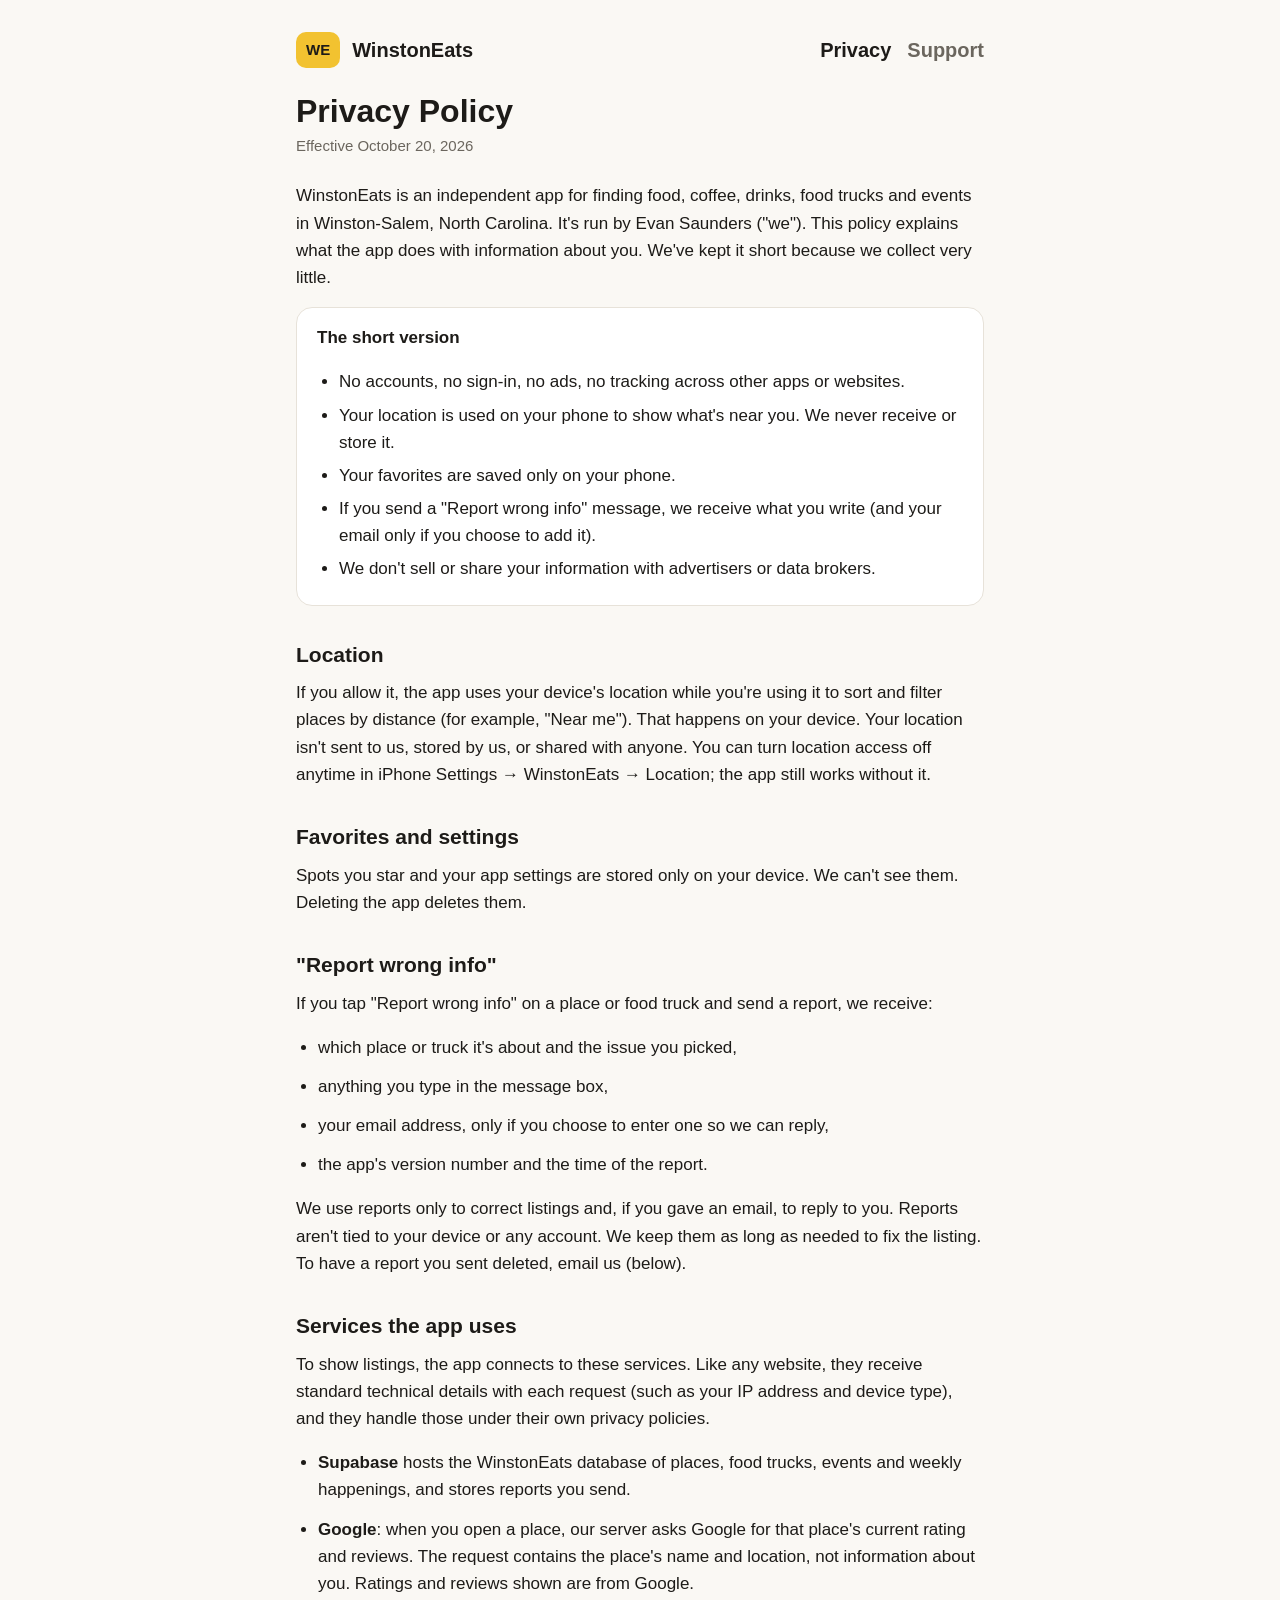
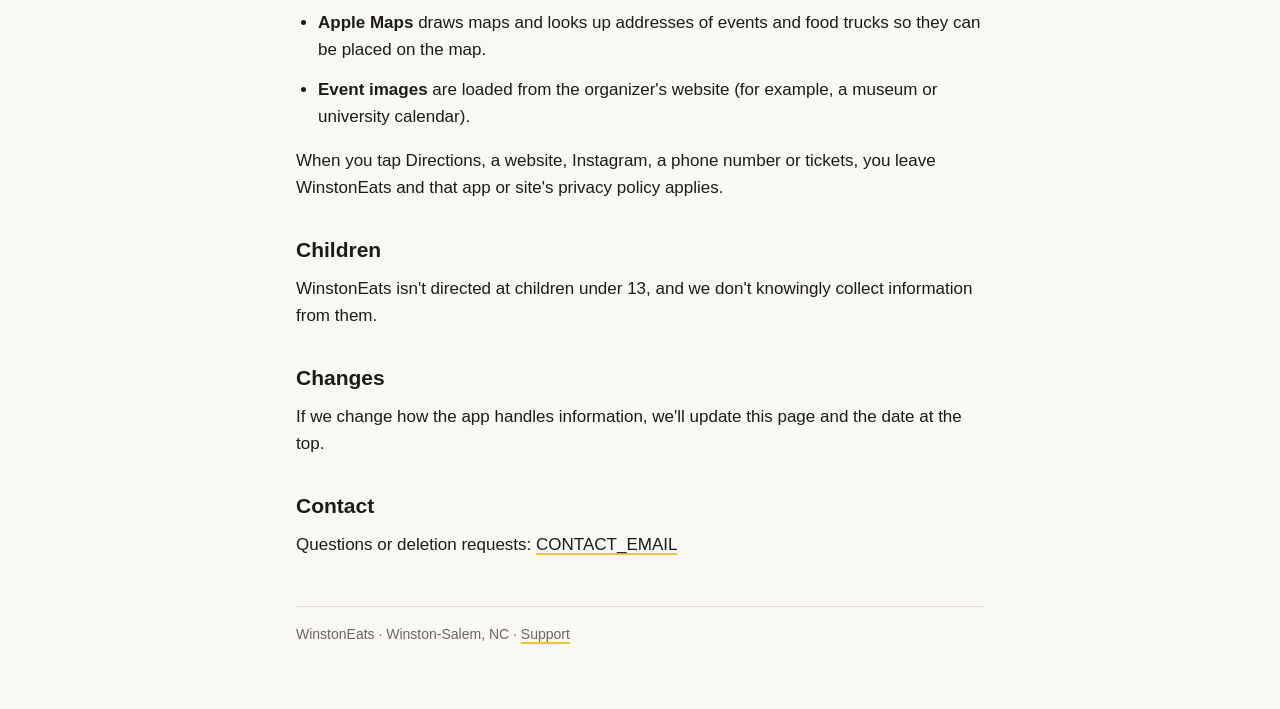
==== privacy.html @ d1711f59 "WinstonEats privacy policy, support and home pages Co-Authored-By: Claude Opus 5.5 <noreply@anthropi" ====
<!doctype html>
<html lang="en"><head><meta charset="utf-8"><meta name="viewport" content="width=device-width,initial-scale=1">
<title>WinstonEats Privacy Policy</title><meta name="description" content="How the WinstonEats app handles your information.">
<link rel="stylesheet" href="style.css"></head>
<body><div class="wrap">
<header><span class="badge">WE</span><a href="./">WinstonEats</a>
<nav><a href="privacy.html" aria-current="page">Privacy</a><a href="support.html">Support</a></nav></header>

<h1>Privacy Policy</h1>
<p class="meta">Effective October 20, 2026</p>

<p>WinstonEats is an independent app for finding food, coffee, drinks, food trucks and events in Winston-Salem, North Carolina. It's run by Evan Saunders ("we"). This policy explains what the app does with information about you. We've kept it short because we collect very little.</p>

<div class="card short"><p><strong>The short version</strong></p><ul>
<li>No accounts, no sign-in, no ads, no tracking across other apps or websites.</li>
<li>Your location is used on your phone to show what's near you. We never receive or store it.</li>
<li>Your favorites are saved only on your phone.</li>
<li>If you send a "Report wrong info" message, we receive what you write (and your email only if you choose to add it).</li>
<li>We don't sell or share your information with advertisers or data brokers.</li>
</ul></div>

<h2>Location</h2>
<p>If you allow it, the app uses your device's location while you're using it to sort and filter places by distance (for example, "Near me"). That happens on your device. Your location isn't sent to us, stored by us, or shared with anyone. You can turn location access off anytime in iPhone Settings → WinstonEats → Location; the app still works without it.</p>

<h2>Favorites and settings</h2>
<p>Spots you star and your app settings are stored only on your device. We can't see them. Deleting the app deletes them.</p>

<h2>"Report wrong info"</h2>
<p>If you tap "Report wrong info" on a place or food truck and send a report, we receive:</p>
<ul><li>which place or truck it's about and the issue you picked,</li>
<li>anything you type in the message box,</li>
<li>your email address, only if you choose to enter one so we can reply,</li>
<li>the app's version number and the time of the report.</li></ul>
<p>We use reports only to correct listings and, if you gave an email, to reply to you. Reports aren't tied to your device or any account. We keep them as long as needed to fix the listing. To have a report you sent deleted, email us (below).</p>

<h2>Services the app uses</h2>
<p>To show listings, the app connects to these services. Like any website, they receive standard technical details with each request (such as your IP address and device type), and they handle those under their own privacy policies.</p>
<ul>
<li><strong>Supabase</strong> hosts the WinstonEats database of places, food trucks, events and weekly happenings, and stores reports you send.</li>
<li><strong>Google</strong>: when you open a place, our server asks Google for that place's current rating and reviews. The request contains the place's name and location, not information about you. Ratings and reviews shown are from Google.</li>
<li><strong>Apple Maps</strong> draws maps and looks up addresses of events and food trucks so they can be placed on the map.</li>
<li><strong>Event images</strong> are loaded from the organizer's website (for example, a museum or university calendar).</li>
</ul>
<p>When you tap Directions, a website, Instagram, a phone number or tickets, you leave WinstonEats and that app or site's privacy policy applies.</p>

<h2>Children</h2>
<p>WinstonEats isn't directed at children under 13, and we don't knowingly collect information from them.</p>

<h2>Changes</h2>
<p>If we change how the app handles information, we'll update this page and the date at the top.</p>

<h2>Contact</h2>
<p>Questions or deletion requests: <a href="mailto:CONTACT_EMAIL">CONTACT_EMAIL</a></p>

<footer>WinstonEats · Winston-Salem, NC · <a href="support.html">Support</a></footer>
</div></body></html>
---- style.css ----
:root{--bg:#faf8f4;--card:#ffffff;--ink:#1d1b18;--muted:#6b665e;--line:#e7e2d9;--accent:#f2c230;--accent-ink:#1d1b18}
@media (prefers-color-scheme:dark){:root{--bg:#141312;--card:#1d1c1a;--ink:#f3f1ec;--muted:#a9a49b;--line:#2e2c29;--accent:#f2c230;--accent-ink:#141312}}
*{box-sizing:border-box}
body{margin:0;background:var(--bg);color:var(--ink);font:17px/1.6 -apple-system,BlinkMacSystemFont,"Segoe UI",Roboto,Helvetica,Arial,sans-serif;-webkit-text-size-adjust:100%}
.wrap{max-width:720px;margin:0 auto;padding:32px 16px 64px}
header{display:flex;align-items:center;gap:12px;margin-bottom:24px}
.badge{background:var(--accent);color:var(--accent-ink);font-weight:700;border-radius:10px;padding:6px 10px;font-size:15px}
header a{color:var(--ink);text-decoration:none;font-weight:700;font-size:20px}
nav{margin-left:auto;display:flex;gap:16px;font-size:15px}
nav a{color:var(--muted);text-decoration:none}nav a[aria-current]{color:var(--ink);font-weight:600}
h1{font-size:32px;line-height:1.2;margin:8px 0 4px}
.meta{color:var(--muted);font-size:15px;margin:0 0 24px}
h2{font-size:21px;margin:32px 0 8px}
p,li{margin:0 0 12px}ul{padding-left:22px}
a{color:inherit;text-decoration-color:var(--accent);text-decoration-thickness:2px;text-underline-offset:3px}
.card{background:var(--card);border:1px solid var(--line);border-radius:16px;padding:16px 20px;margin:16px 0}
.card p:last-child,.card ul:last-child{margin-bottom:0}
.short li{margin-bottom:6px}
footer{margin-top:48px;color:var(--muted);font-size:14px;border-top:1px solid var(--line);padding-top:16px}
@media (max-width:480px){h1{font-size:27px}nav{gap:12px}}
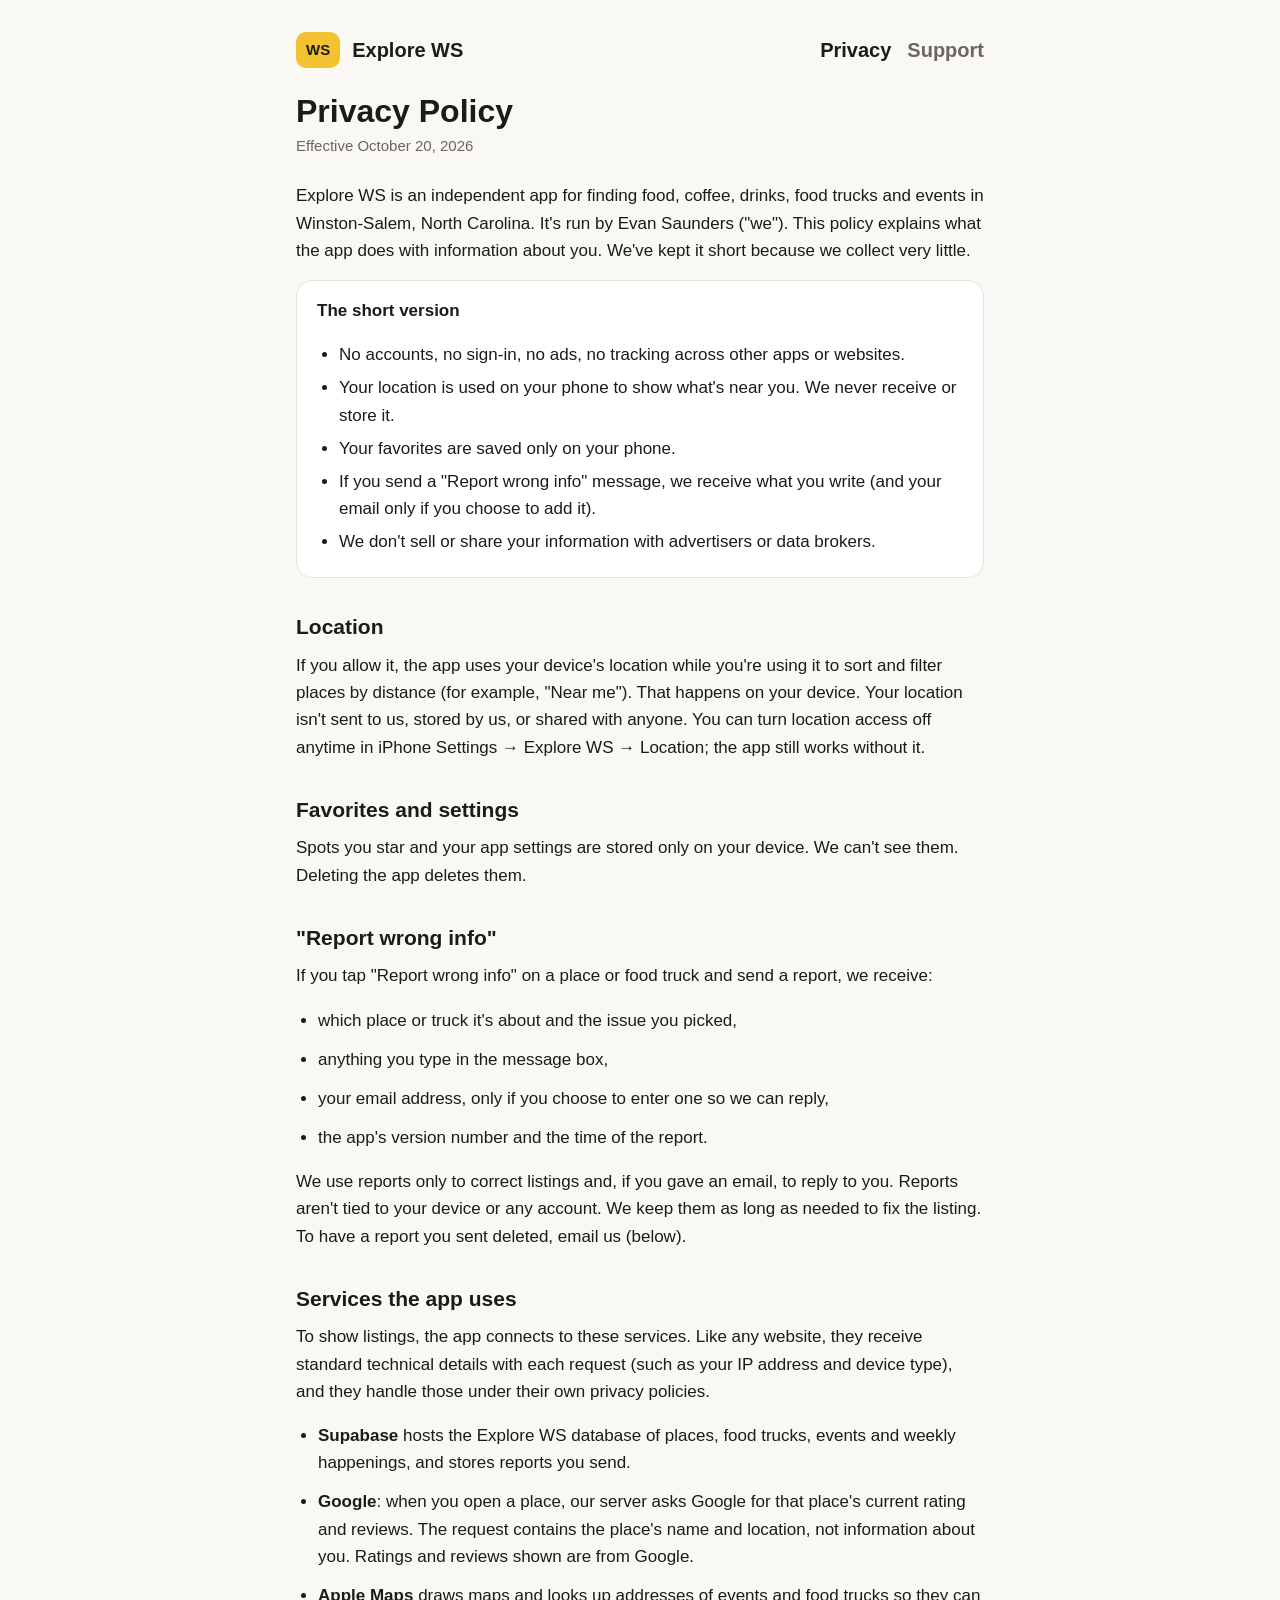
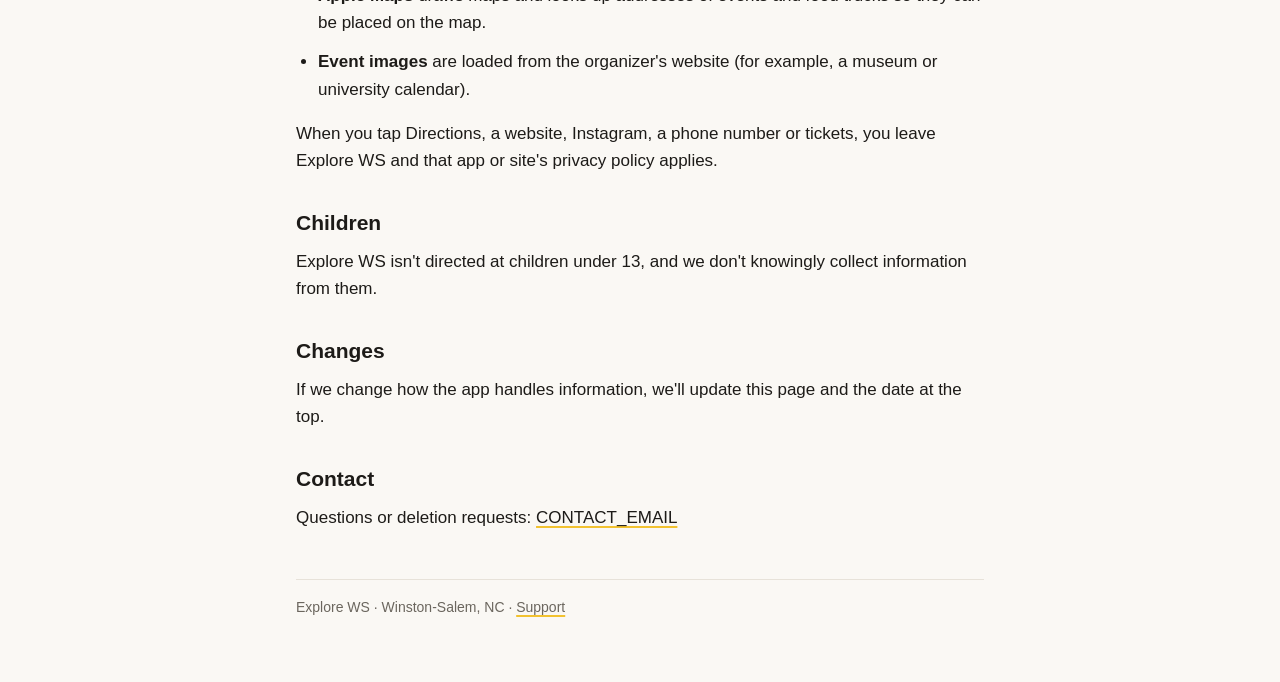
==== commit 4bde82a5: "Rebrand pages to Explore WS Co-Authored-By: Claude Opus 5.5 <noreply@anthropic.com> Claude-Session: " ====
--- a/privacy.html
+++ b/privacy.html
@@ -1,15 +1,15 @@
 <!doctype html>
 <html lang="en"><head><meta charset="utf-8"><meta name="viewport" content="width=device-width,initial-scale=1">
-<title>WinstonEats Privacy Policy</title><meta name="description" content="How the WinstonEats app handles your information.">
+<title>Explore WS Privacy Policy</title><meta name="description" content="How the Explore WS app handles your information.">
 <link rel="stylesheet" href="style.css"></head>
 <body><div class="wrap">
-<header><span class="badge">WE</span><a href="./">WinstonEats</a>
+<header><span class="badge">WS</span><a href="./">Explore WS</a>
 <nav><a href="privacy.html" aria-current="page">Privacy</a><a href="support.html">Support</a></nav></header>
 
 <h1>Privacy Policy</h1>
 <p class="meta">Effective October 20, 2026</p>
 
-<p>WinstonEats is an independent app for finding food, coffee, drinks, food trucks and events in Winston-Salem, North Carolina. It's run by Evan Saunders ("we"). This policy explains what the app does with information about you. We've kept it short because we collect very little.</p>
+<p>Explore WS is an independent app for finding food, coffee, drinks, food trucks and events in Winston-Salem, North Carolina. It's run by Evan Saunders ("we"). This policy explains what the app does with information about you. We've kept it short because we collect very little.</p>
 
 <div class="card short"><p><strong>The short version</strong></p><ul>
 <li>No accounts, no sign-in, no ads, no tracking across other apps or websites.</li>
@@ -20,7 +20,7 @@
 </ul></div>
 
 <h2>Location</h2>
-<p>If you allow it, the app uses your device's location while you're using it to sort and filter places by distance (for example, "Near me"). That happens on your device. Your location isn't sent to us, stored by us, or shared with anyone. You can turn location access off anytime in iPhone Settings → WinstonEats → Location; the app still works without it.</p>
+<p>If you allow it, the app uses your device's location while you're using it to sort and filter places by distance (for example, "Near me"). That happens on your device. Your location isn't sent to us, stored by us, or shared with anyone. You can turn location access off anytime in iPhone Settings → Explore WS → Location; the app still works without it.</p>
 
 <h2>Favorites and settings</h2>
 <p>Spots you star and your app settings are stored only on your device. We can't see them. Deleting the app deletes them.</p>
@@ -36,15 +36,15 @@
 <h2>Services the app uses</h2>
 <p>To show listings, the app connects to these services. Like any website, they receive standard technical details with each request (such as your IP address and device type), and they handle those under their own privacy policies.</p>
 <ul>
-<li><strong>Supabase</strong> hosts the WinstonEats database of places, food trucks, events and weekly happenings, and stores reports you send.</li>
+<li><strong>Supabase</strong> hosts the Explore WS database of places, food trucks, events and weekly happenings, and stores reports you send.</li>
 <li><strong>Google</strong>: when you open a place, our server asks Google for that place's current rating and reviews. The request contains the place's name and location, not information about you. Ratings and reviews shown are from Google.</li>
 <li><strong>Apple Maps</strong> draws maps and looks up addresses of events and food trucks so they can be placed on the map.</li>
 <li><strong>Event images</strong> are loaded from the organizer's website (for example, a museum or university calendar).</li>
 </ul>
-<p>When you tap Directions, a website, Instagram, a phone number or tickets, you leave WinstonEats and that app or site's privacy policy applies.</p>
+<p>When you tap Directions, a website, Instagram, a phone number or tickets, you leave Explore WS and that app or site's privacy policy applies.</p>
 
 <h2>Children</h2>
-<p>WinstonEats isn't directed at children under 13, and we don't knowingly collect information from them.</p>
+<p>Explore WS isn't directed at children under 13, and we don't knowingly collect information from them.</p>
 
 <h2>Changes</h2>
 <p>If we change how the app handles information, we'll update this page and the date at the top.</p>
@@ -52,5 +52,5 @@
 <h2>Contact</h2>
 <p>Questions or deletion requests: <a href="mailto:CONTACT_EMAIL">CONTACT_EMAIL</a></p>
 
-<footer>WinstonEats · Winston-Salem, NC · <a href="support.html">Support</a></footer>
+<footer>Explore WS · Winston-Salem, NC · <a href="support.html">Support</a></footer>
 </div></body></html>
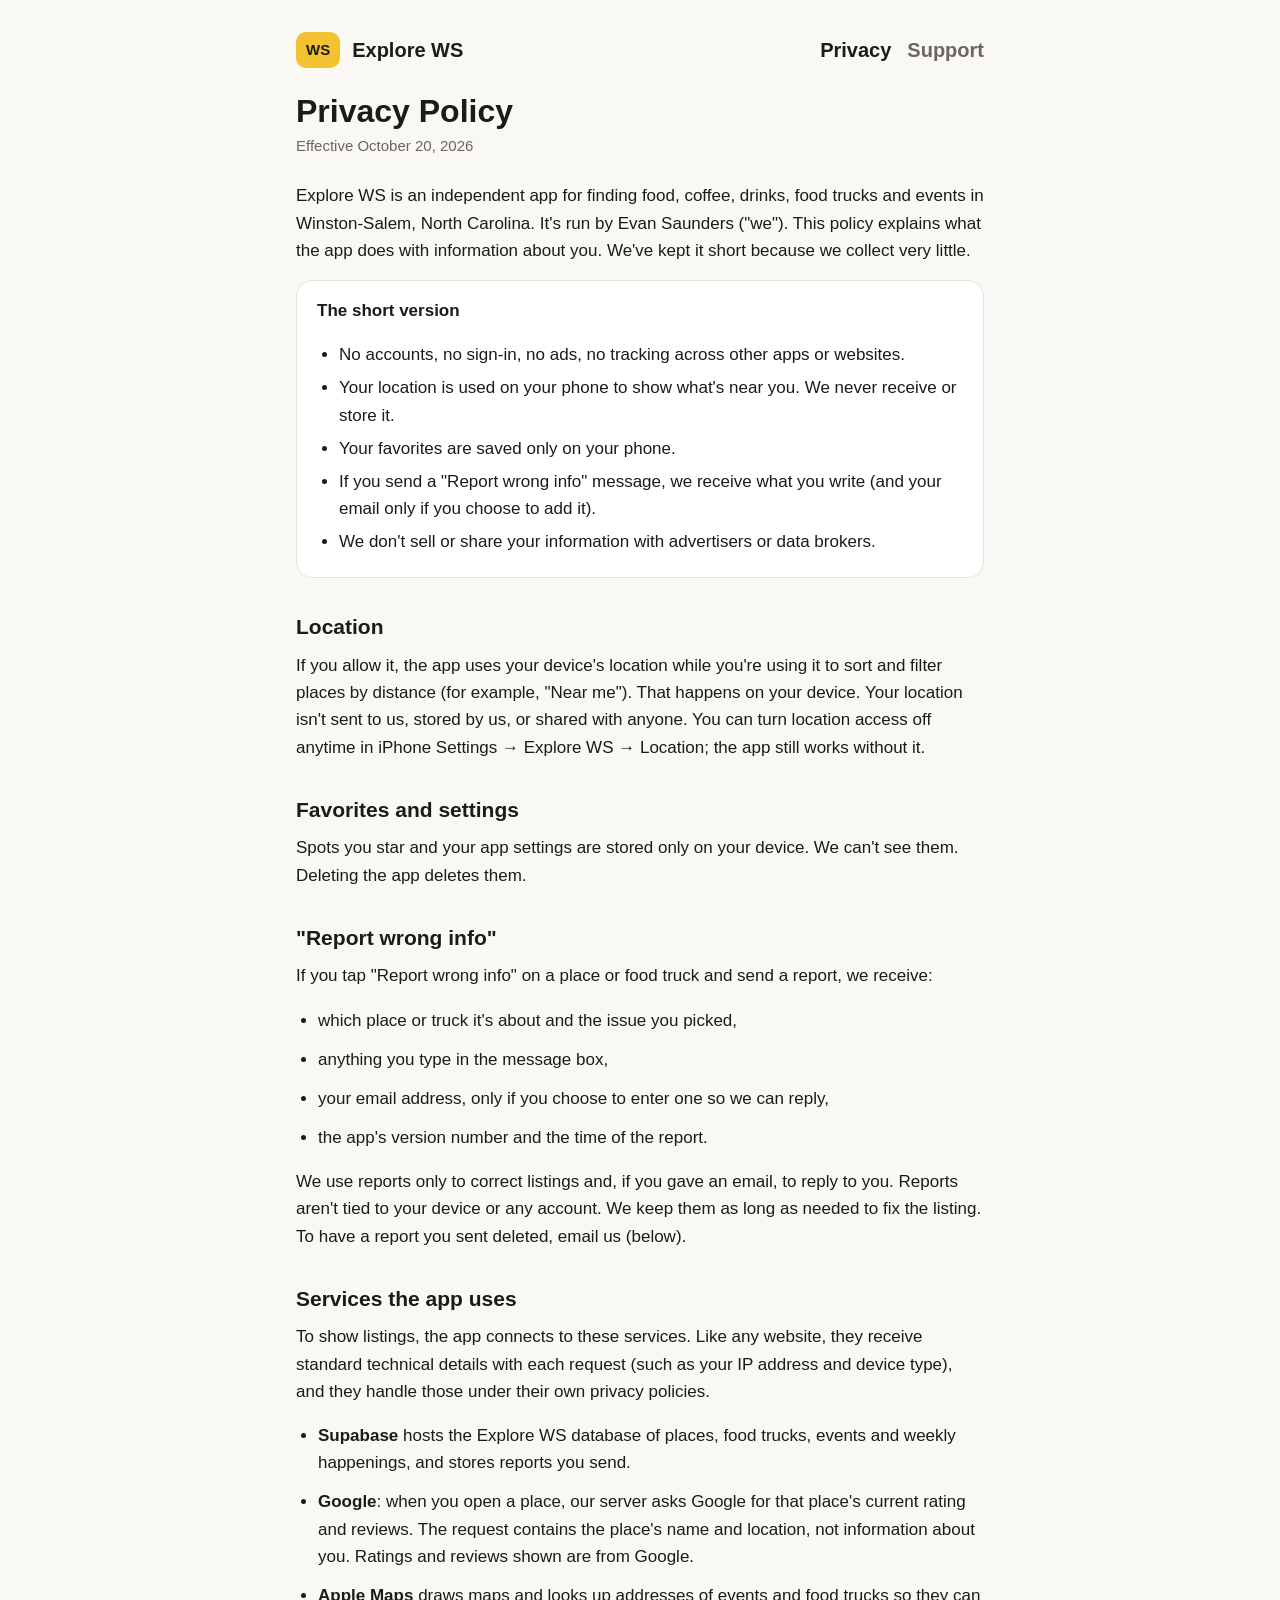
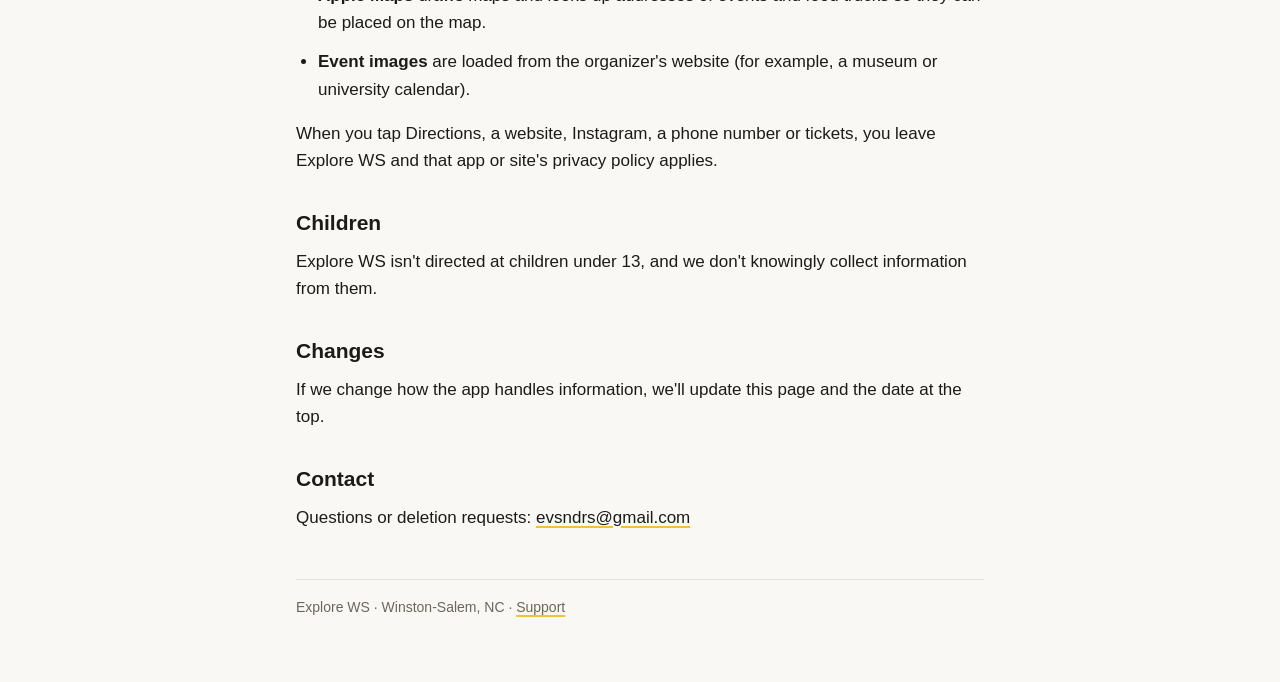
==== commit e2499f32: "Add temporary contact email Co-Authored-By: Claude Opus 5.5 <noreply@anthropic.com> Claude-Session: " ====
--- a/privacy.html
+++ b/privacy.html
@@ -50,7 +50,7 @@
 <p>If we change how the app handles information, we'll update this page and the date at the top.</p>
 
 <h2>Contact</h2>
-<p>Questions or deletion requests: <a href="mailto:CONTACT_EMAIL">CONTACT_EMAIL</a></p>
+<p>Questions or deletion requests: <a href="mailto:evsndrs@gmail.com">evsndrs@gmail.com</a></p>
 
 <footer>Explore WS · Winston-Salem, NC · <a href="support.html">Support</a></footer>
 </div></body></html>
